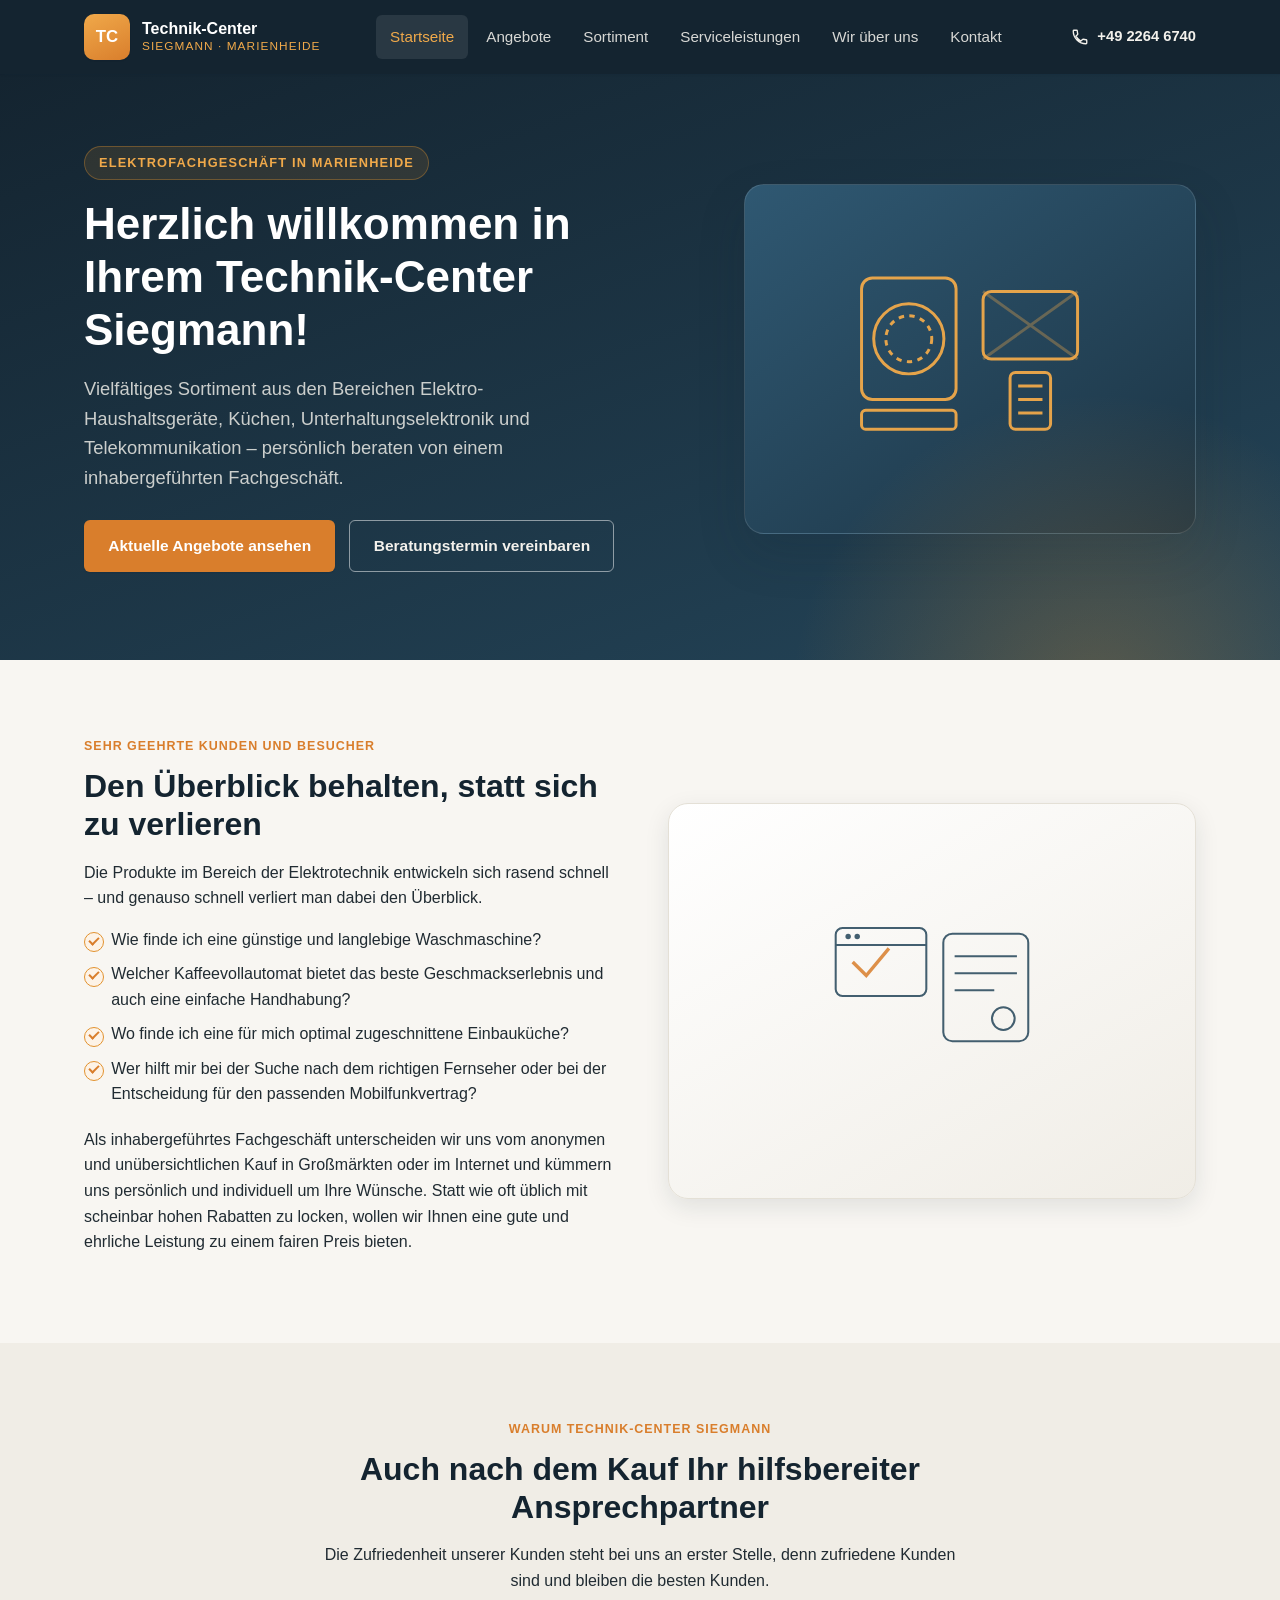
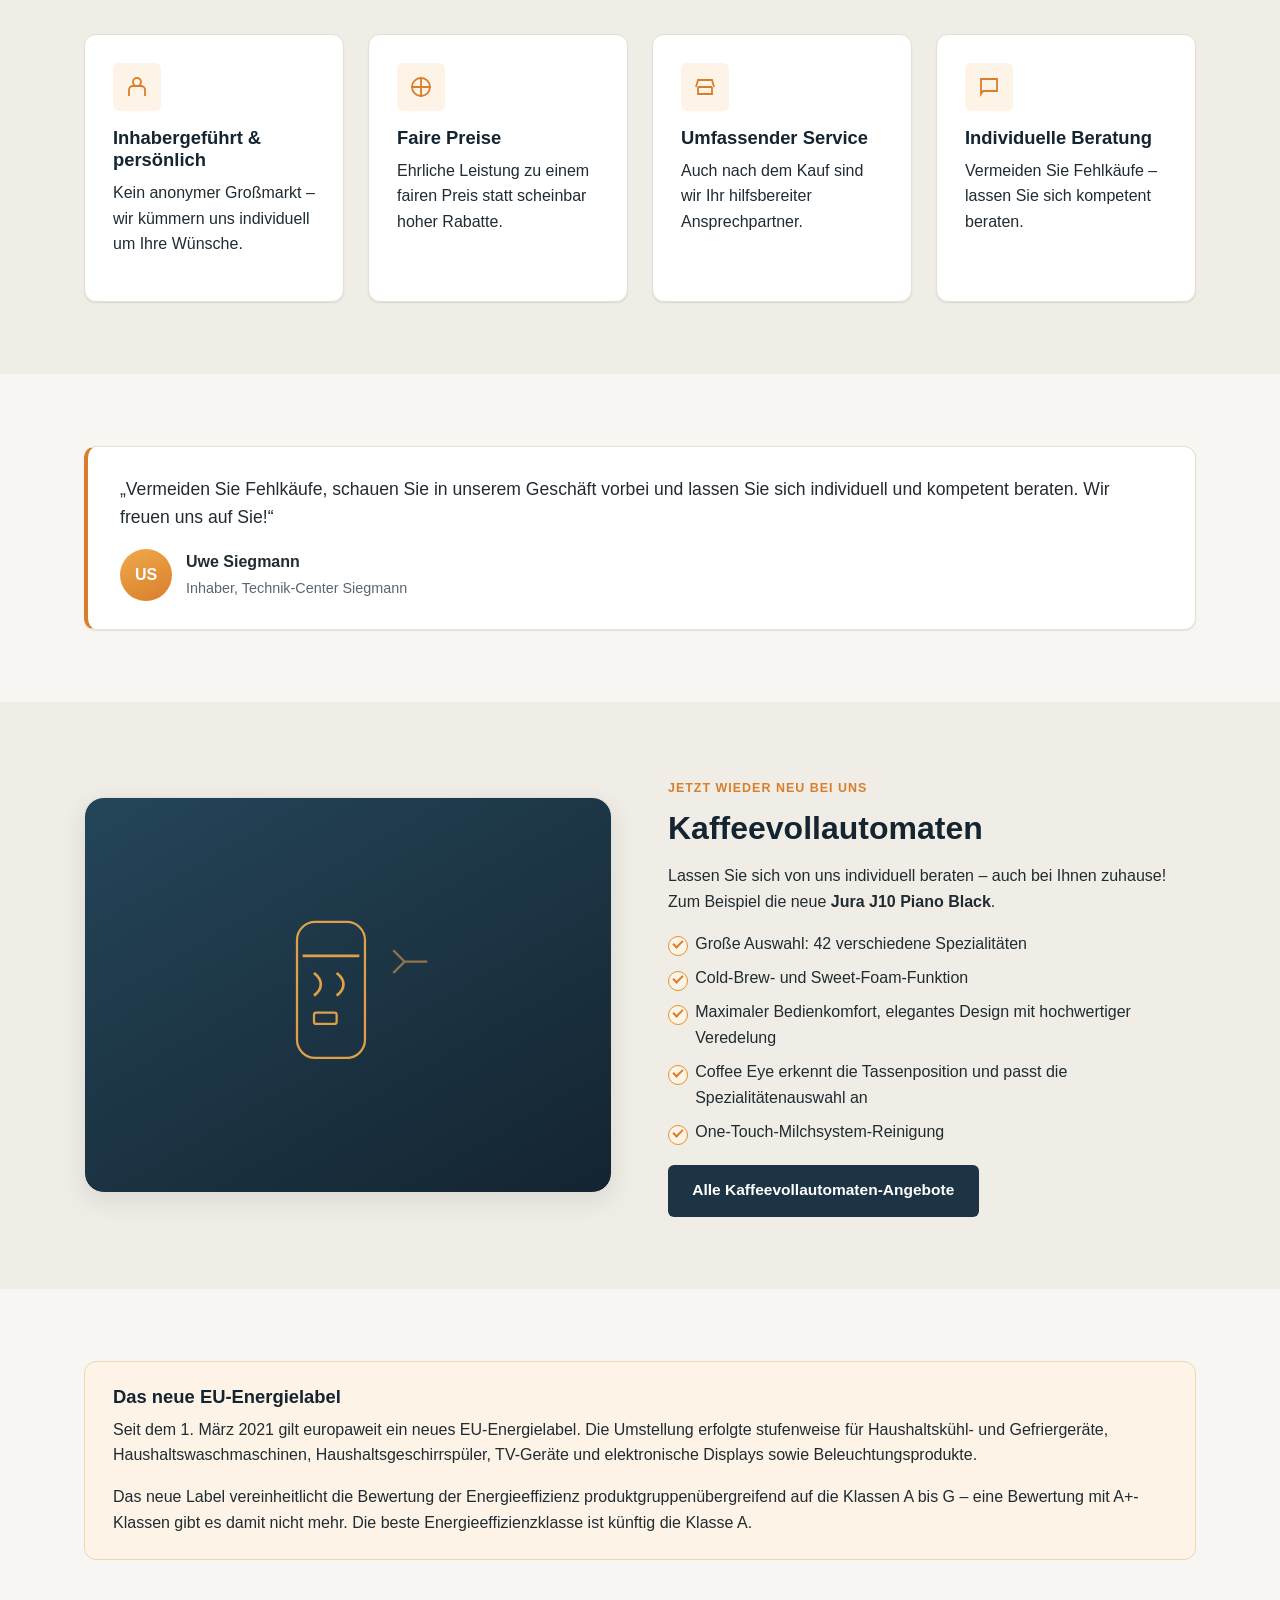
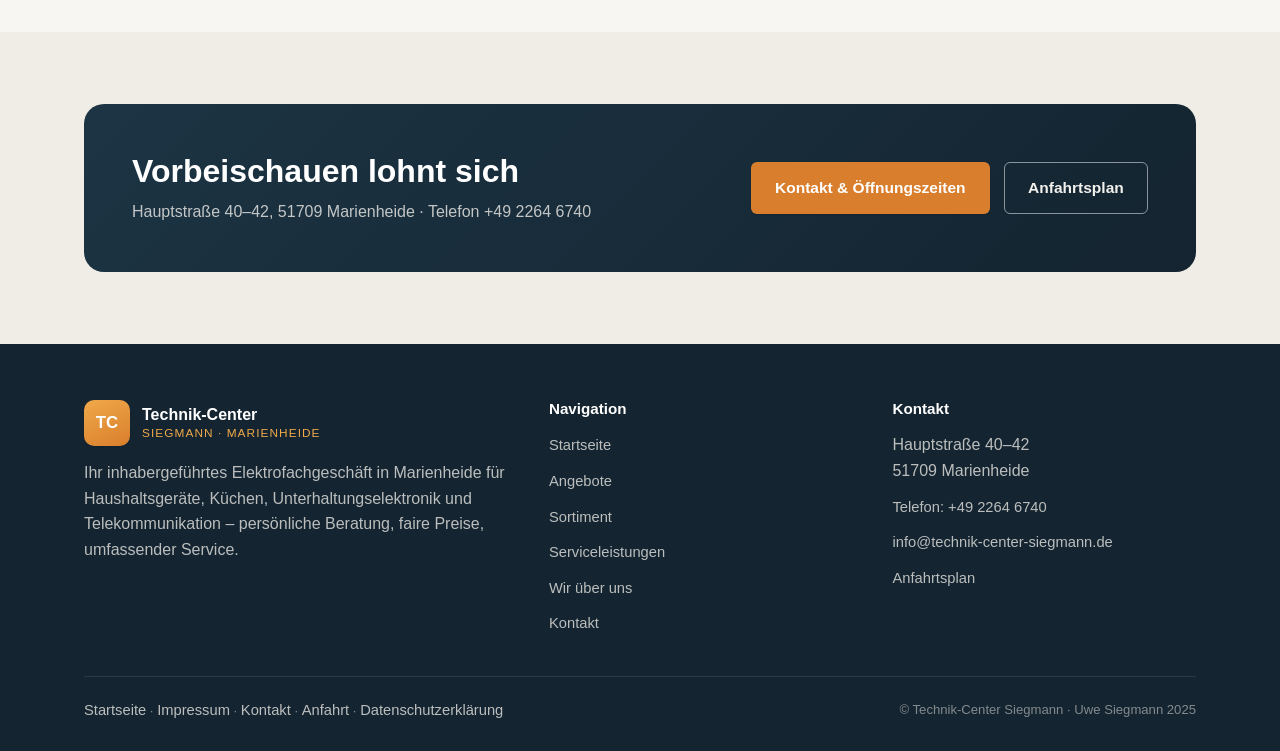
==== index.html @ e0ed4ad7 "Neubau der Website mit professionellerem Design und Farbschema Gleiche Struktur und Inhalte wie die " ====
<!DOCTYPE html>
<html lang="de">
<head>
<meta charset="UTF-8">
<meta name="viewport" content="width=device-width, initial-scale=1.0">
<title>Technik-Center Siegmann | Elektrofachgeschäft in Marienheide</title>
<meta name="description" content="Technik-Center Siegmann in Marienheide: Ihr inhabergeführtes Elektrofachgeschäft für Haushaltsgeräte, Küchen, Unterhaltungselektronik und Telekommunikation. Persönliche Beratung, faire Preise, umfassender Service.">
<link rel="stylesheet" href="assets/css/style.css">
</head>
<body>

<header class="site-header">
  <div class="header-bar">
    <a class="logo" href="index.html" aria-label="Technik-Center Siegmann – Startseite">
      <span class="logo-mark">TC</span>
      <span class="logo-text">Technik-Center<span class="sub">Siegmann · Marienheide</span></span>
    </a>
    <nav class="nav" id="mainNav">
      <a href="index.html" class="active">Startseite</a>
      <a href="angebote.html">Angebote</a>
      <a href="sortiment.html">Sortiment</a>
      <a href="serviceleistungen.html">Serviceleistungen</a>
      <a href="ueber-uns.html">Wir über uns</a>
      <a href="kontakt.html">Kontakt</a>
    </nav>
    <div class="header-cta">
      <a class="phone-pill" href="tel:+4922646740">
        <svg width="18" height="18" viewBox="0 0 24 24" fill="none" stroke="currentColor" stroke-width="1.8"><path d="M6.6 10.8c1.4 2.8 3.8 5.2 6.6 6.6l2.2-2.2c.3-.3.7-.4 1-.2 1.1.4 2.3.6 3.6.6.6 0 1 .4 1 1V20c0 .6-.4 1-1 1C10.6 21 3 13.4 3 4c0-.6.4-1 1-1h3.4c.6 0 1 .4 1 1 0 1.3.2 2.5.6 3.6.1.4 0 .8-.2 1L6.6 10.8Z"/></svg>
        +49 2264 6740
      </a>
      <button class="nav-toggle" aria-label="Menü öffnen" aria-expanded="false">
        <svg width="22" height="22" viewBox="0 0 24 24" fill="none" stroke="currentColor" stroke-width="2"><path d="M3 6h18M3 12h18M3 18h18"/></svg>
      </button>
    </div>
  </div>
</header>

<section class="hero">
  <div class="container">
    <div>
      <span class="hero-eyebrow">Elektrofachgeschäft in Marienheide</span>
      <h1>Herzlich willkommen in Ihrem Technik-Center Siegmann!</h1>
      <p class="lede">Vielfältiges Sortiment aus den Bereichen Elektro-Haushaltsgeräte, Küchen, Unterhaltungselektronik und Telekommunikation – persönlich beraten von einem inhabergeführten Fachgeschäft.</p>
      <div class="hero-actions">
        <a href="angebote.html" class="btn btn-primary">Aktuelle Angebote ansehen</a>
        <a href="kontakt.html" class="btn btn-outline">Beratungstermin vereinbaren</a>
      </div>
    </div>
    <div class="hero-art">
      <svg viewBox="0 0 200 160" fill="none" stroke="#f0a94a" stroke-width="2.2">
        <rect x="20" y="20" width="70" height="90" rx="8"/>
        <circle cx="55" cy="65" r="26"/>
        <circle cx="55" cy="65" r="17" stroke-dasharray="4 4"/>
        <rect x="20" y="118" width="70" height="14" rx="3"/>
        <rect x="110" y="30" width="70" height="50" rx="6"/>
        <path d="M110 30l70 50M180 30l-70 50" stroke-opacity=".35"/>
        <rect x="130" y="90" width="30" height="42" rx="4"/>
        <path d="M136 100h18M136 110h18M136 120h18"/>
      </svg>
    </div>
  </div>
</section>

<section>
  <div class="container split">
    <div>
      <span class="eyebrow">Sehr geehrte Kunden und Besucher</span>
      <h2 class="mt-0">Den Überblick behalten, statt sich zu verlieren</h2>
      <p>Die Produkte im Bereich der Elektrotechnik entwickeln sich rasend schnell – und genauso schnell verliert man dabei den Überblick.</p>
      <ul class="check">
        <li>Wie finde ich eine günstige und langlebige Waschmaschine?</li>
        <li>Welcher Kaffeevollautomat bietet das beste Geschmackserlebnis und auch eine einfache Handhabung?</li>
        <li>Wo finde ich eine für mich optimal zugeschnittene Einbauküche?</li>
        <li>Wer hilft mir bei der Suche nach dem richtigen Fernseher oder bei der Entscheidung für den passenden Mobilfunkvertrag?</li>
      </ul>
      <p>Als inhabergeführtes Fachgeschäft unterscheiden wir uns vom anonymen und unübersichtlichen Kauf in Großmärkten oder im Internet und kümmern uns persönlich und individuell um Ihre Wünsche. Statt wie oft üblich mit scheinbar hohen Rabatten zu locken, wollen wir Ihnen eine gute und ehrliche Leistung zu einem fairen Preis bieten.</p>
    </div>
    <div class="media-block light">
      <svg viewBox="0 0 200 160" fill="none" stroke="#244559" stroke-width="1.8">
        <rect x="15" y="15" width="80" height="60" rx="6"/>
        <path d="M15 30h80"/>
        <circle cx="26" cy="22.5" r="2.4" fill="#244559" stroke="none"/>
        <circle cx="34" cy="22.5" r="2.4" fill="#244559" stroke="none"/>
        <path d="M30 45l12 12 20-24" stroke="#d97e2c" stroke-width="3"/>
        <rect x="110" y="20" width="75" height="95" rx="8"/>
        <path d="M120 40h55M120 55h55M120 70h35"/>
        <circle cx="163" cy="95" r="10"/>
      </svg>
    </div>
  </div>
</section>

<section class="section-alt">
  <div class="container">
    <div class="section-head center">
      <span class="eyebrow">Warum Technik-Center Siegmann</span>
      <h2>Auch nach dem Kauf Ihr hilfsbereiter Ansprechpartner</h2>
      <p>Die Zufriedenheit unserer Kunden steht bei uns an erster Stelle, denn zufriedene Kunden sind und bleiben die besten Kunden.</p>
    </div>
    <div class="grid grid-4">
      <div class="card">
        <div class="icon"><svg viewBox="0 0 24 24" fill="none" stroke="currentColor" stroke-width="1.8"><path d="M4 21v-6a4 4 0 0 1 4-4h8a4 4 0 0 1 4 4v6"/><circle cx="12" cy="7" r="4"/></svg></div>
        <h3>Inhabergeführt &amp; persönlich</h3>
        <p>Kein anonymer Großmarkt – wir kümmern uns individuell um Ihre Wünsche.</p>
      </div>
      <div class="card">
        <div class="icon"><svg viewBox="0 0 24 24" fill="none" stroke="currentColor" stroke-width="1.8"><path d="M12 2v20M2 12h20"/><circle cx="12" cy="12" r="9"/></svg></div>
        <h3>Faire Preise</h3>
        <p>Ehrliche Leistung zu einem fairen Preis statt scheinbar hoher Rabatte.</p>
      </div>
      <div class="card">
        <div class="icon"><svg viewBox="0 0 24 24" fill="none" stroke="currentColor" stroke-width="1.8"><path d="M3 12l2-7h14l2 7M5 12v7h14v-7M5 12h14"/></svg></div>
        <h3>Umfassender Service</h3>
        <p>Auch nach dem Kauf sind wir Ihr hilfsbereiter Ansprechpartner.</p>
      </div>
      <div class="card">
        <div class="icon"><svg viewBox="0 0 24 24" fill="none" stroke="currentColor" stroke-width="1.8"><path d="M4 4h16v12H6l-2 3V4Z"/></svg></div>
        <h3>Individuelle Beratung</h3>
        <p>Vermeiden Sie Fehlkäufe – lassen Sie sich kompetent beraten.</p>
      </div>
    </div>
  </div>
</section>

<section>
  <div class="container">
    <div class="owner-note">
      <p style="font-size:1.1rem;">„Vermeiden Sie Fehlkäufe, schauen Sie in unserem Geschäft vorbei und lassen Sie sich individuell und kompetent beraten. Wir freuen uns auf Sie!“</p>
      <div class="signature">
        <div class="avatar">US</div>
        <div class="who">
          <strong>Uwe Siegmann</strong>
          <span>Inhaber, Technik-Center Siegmann</span>
        </div>
      </div>
    </div>
  </div>
</section>

<section class="section-alt">
  <div class="container split">
    <div class="media-block">
      <svg viewBox="0 0 200 160" fill="none" stroke="#f0a94a" stroke-width="2">
        <rect x="55" y="15" width="60" height="120" rx="16"/>
        <path d="M60 45h50M70 60c8 6 8 14 0 20M90 60c8 6 8 14 0 20" stroke-width="2.4"/>
        <rect x="70" y="95" width="20" height="10" rx="2"/>
        <path d="M140 40l10 10-10 10M150 50h20" stroke-opacity=".6"/>
      </svg>
    </div>
    <div>
      <span class="eyebrow">Jetzt wieder neu bei uns</span>
      <h2 class="mt-0">Kaffeevollautomaten</h2>
      <p>Lassen Sie sich von uns individuell beraten – auch bei Ihnen zuhause! Zum Beispiel die neue <strong>Jura J10 Piano Black</strong>.</p>
      <ul class="check">
        <li>Große Auswahl: 42 verschiedene Spezialitäten</li>
        <li>Cold-Brew- und Sweet-Foam-Funktion</li>
        <li>Maximaler Bedienkomfort, elegantes Design mit hochwertiger Veredelung</li>
        <li>Coffee Eye erkennt die Tassenposition und passt die Spezialitätenauswahl an</li>
        <li>One-Touch-Milchsystem-Reinigung</li>
      </ul>
      <a href="angebote.html" class="btn btn-navy">Alle Kaffeevollautomaten-Angebote</a>
    </div>
  </div>
</section>

<section>
  <div class="container">
    <div class="info-box">
      <h3>Das neue EU-Energielabel</h3>
      <p>Seit dem 1. März 2021 gilt europaweit ein neues EU-Energielabel. Die Umstellung erfolgte stufenweise für Haushaltskühl- und Gefriergeräte, Haushaltswaschmaschinen, Haushaltsgeschirrspüler, TV-Geräte und elektronische Displays sowie Beleuchtungsprodukte.</p>
      <p style="margin-bottom:0;">Das neue Label vereinheitlicht die Bewertung der Energieeffizienz produktgruppenübergreifend auf die Klassen A bis G – eine Bewertung mit A+-Klassen gibt es damit nicht mehr. Die beste Energieeffizienzklasse ist künftig die Klasse A.</p>
    </div>
  </div>
</section>

<section class="section-alt">
  <div class="container">
    <div class="cta-banner">
      <div>
        <h2>Vorbeischauen lohnt sich</h2>
        <p>Hauptstraße 40–42, 51709 Marienheide · Telefon +49 2264 6740</p>
      </div>
      <div class="hero-actions" style="margin-top:0;">
        <a href="kontakt.html" class="btn btn-primary">Kontakt &amp; Öffnungszeiten</a>
        <a href="anfahrt.html" class="btn btn-outline">Anfahrtsplan</a>
      </div>
    </div>
  </div>
</section>

<footer class="site-footer">
  <div class="container">
    <div class="footer-grid">
      <div>
        <div class="logo" style="margin-bottom:14px;">
          <span class="logo-mark">TC</span>
          <span class="logo-text">Technik-Center<span class="sub">Siegmann · Marienheide</span></span>
        </div>
        <p>Ihr inhabergeführtes Elektrofachgeschäft in Marienheide für Haushaltsgeräte, Küchen, Unterhaltungselektronik und Telekommunikation – persönliche Beratung, faire Preise, umfassender Service.</p>
      </div>
      <div>
        <h4>Navigation</h4>
        <ul>
          <li><a href="index.html">Startseite</a></li>
          <li><a href="angebote.html">Angebote</a></li>
          <li><a href="sortiment.html">Sortiment</a></li>
          <li><a href="serviceleistungen.html">Serviceleistungen</a></li>
          <li><a href="ueber-uns.html">Wir über uns</a></li>
          <li><a href="kontakt.html">Kontakt</a></li>
        </ul>
      </div>
      <div>
        <h4>Kontakt</h4>
        <ul>
          <li>Hauptstraße 40–42<br>51709 Marienheide</li>
          <li><a href="tel:+4922646740">Telefon: +49 2264 6740</a></li>
          <li><a href="mailto:info@technik-center-siegmann.de">info@technik-center-siegmann.de</a></li>
          <li><a href="anfahrt.html">Anfahrtsplan</a></li>
        </ul>
      </div>
    </div>
    <div class="footer-bottom">
      <div>
        <a href="index.html">Startseite</a> · <a href="impressum.html">Impressum</a> · <a href="kontakt.html">Kontakt</a> · <a href="anfahrt.html">Anfahrt</a> · <a href="datenschutz.html">Datenschutzerklärung</a>
      </div>
      <div>© Technik-Center Siegmann · Uwe Siegmann 2025</div>
    </div>
  </div>
</footer>
<script src="assets/js/main.js"></script>
</body>
</html>
---- assets/css/style.css ----
/* ==========================================================================
   Technik-Center Siegmann — Design System
   ========================================================================== */

:root {
  /* Brand */
  --navy-900: #142430;
  --navy-800: #1c3444;
  --navy-700: #244559;
  --navy-600: #2f5872;
  --amber-600: #d97e2c;
  --amber-500: #e2922f;
  --amber-400: #f0a94a;
  --amber-050: #fdf3e7;

  /* Neutrals */
  --bg: #f8f6f2;
  --bg-alt: #f0ede6;
  --surface: #ffffff;
  --border: #e4e0d6;
  --text: #202b32;
  --text-muted: #5b6670;
  --text-inverse: #f3f1ec;

  /* System */
  --radius-sm: 6px;
  --radius-md: 12px;
  --radius-lg: 20px;
  --shadow-sm: 0 1px 2px rgba(20, 36, 48, 0.06), 0 1px 1px rgba(20, 36, 48, 0.04);
  --shadow-md: 0 8px 24px rgba(20, 36, 48, 0.10);
  --shadow-lg: 0 20px 48px rgba(20, 36, 48, 0.16);
  --max-width: 1160px;
  --font: -apple-system, BlinkMacSystemFont, "Segoe UI", Roboto, "Helvetica Neue", Arial, sans-serif;
}

* { box-sizing: border-box; }
html { scroll-behavior: smooth; }

body {
  margin: 0;
  font-family: var(--font);
  background: var(--bg);
  color: var(--text);
  line-height: 1.6;
  -webkit-font-smoothing: antialiased;
}

img { max-width: 100%; display: block; }
a { color: inherit; text-decoration: none; }

.container {
  max-width: var(--max-width);
  margin: 0 auto;
  padding: 0 24px;
}

h1, h2, h3, h4 { line-height: 1.2; margin: 0 0 .5em; font-weight: 700; color: var(--navy-900); }
h1 { font-size: clamp(2rem, 4vw, 2.75rem); }
h2 { font-size: clamp(1.5rem, 3vw, 2rem); }
h3 { font-size: 1.15rem; }
p { margin: 0 0 1em; }
.lede { font-size: 1.15rem; color: var(--text-muted); }

ul.check { list-style: none; margin: 0 0 1.25em; padding: 0; display: grid; gap: .55em; }
ul.check li { position: relative; padding-left: 1.7em; }
ul.check li::before {
  content: "";
  position: absolute; left: 0; top: .35em;
  width: 18px; height: 18px;
  border-radius: 50%;
  background: var(--amber-050);
  border: 1.5px solid var(--amber-500);
}
ul.check li::after {
  content: "";
  position: absolute; left: 5px; top: .62em;
  width: 8px; height: 4px;
  border-left: 2px solid var(--amber-600);
  border-bottom: 2px solid var(--amber-600);
  transform: rotate(-45deg);
}

/* ---------- Buttons ---------- */
.btn {
  display: inline-flex; align-items: center; gap: .5em;
  padding: .8em 1.5em;
  border-radius: var(--radius-sm);
  font-weight: 600;
  font-size: .97rem;
  border: 1.5px solid transparent;
  cursor: pointer;
  transition: transform .15s ease, box-shadow .15s ease, background .15s ease, color .15s ease;
}
.btn-primary { background: var(--amber-600); color: #fff; box-shadow: var(--shadow-sm); }
.btn-primary:hover { background: var(--amber-500); transform: translateY(-1px); box-shadow: var(--shadow-md); }
.btn-outline { background: transparent; border-color: rgba(255,255,255,.5); color: inherit; }
.btn-outline:hover { background: rgba(255,255,255,.12); }
.btn-navy { background: var(--navy-800); color: #fff; }
.btn-navy:hover { background: var(--navy-700); transform: translateY(-1px); box-shadow: var(--shadow-md); }

/* ---------- Header ---------- */
.site-header {
  position: sticky; top: 0; z-index: 50;
  background: var(--navy-900);
  color: var(--text-inverse);
  box-shadow: var(--shadow-sm);
}
.header-bar {
  display: flex; align-items: center; justify-content: space-between;
  padding: 14px 24px;
  max-width: var(--max-width); margin: 0 auto;
  gap: 16px;
}
.logo { display: flex; align-items: center; gap: 12px; }
.logo-mark {
  width: 46px; height: 46px; border-radius: 10px;
  background: linear-gradient(155deg, var(--amber-400), var(--amber-600));
  color: #fff; font-weight: 800; font-size: 1.05rem;
  display: flex; align-items: center; justify-content: center;
  box-shadow: var(--shadow-sm);
  flex-shrink: 0;
}
.logo-text { font-weight: 700; color: #fff; line-height: 1.15; }
.logo-text .sub { display: block; font-weight: 500; font-size: .74rem; letter-spacing: .09em; text-transform: uppercase; color: var(--amber-400); margin-top: 2px; }

.nav { display: flex; align-items: center; gap: 4px; }
.nav a {
  padding: 10px 14px; border-radius: var(--radius-sm);
  font-size: .95rem; font-weight: 500; color: var(--text-inverse);
  opacity: .88; transition: opacity .15s, background .15s;
  white-space: nowrap;
}
.nav a:hover, .nav a.active { opacity: 1; background: rgba(255,255,255,.09); }
.nav a.active { color: var(--amber-400); }

.header-cta { display: flex; align-items: center; gap: 10px; }
.phone-pill {
  display: none;
  align-items: center; gap: 8px;
  font-weight: 600; font-size: .92rem;
  color: var(--text-inverse);
}
.nav-toggle {
  display: none;
  background: transparent; border: none; color: #fff;
  width: 40px; height: 40px; border-radius: var(--radius-sm);
  cursor: pointer; align-items: center; justify-content: center;
}
.nav-toggle:hover { background: rgba(255,255,255,.1); }

@media (min-width: 860px) { .phone-pill { display: inline-flex; } }

@media (max-width: 940px) {
  .nav {
    position: absolute; top: 100%; left: 0; right: 0;
    background: var(--navy-900);
    flex-direction: column; align-items: stretch;
    padding: 8px 16px 18px;
    display: none;
    border-top: 1px solid rgba(255,255,255,.08);
  }
  .nav.open { display: flex; }
  .nav a { padding: 12px 10px; }
  .nav-toggle { display: inline-flex; }
}

/* ---------- Hero ---------- */
.hero {
  background: linear-gradient(160deg, var(--navy-900) 0%, var(--navy-700) 100%);
  color: var(--text-inverse);
  padding: 72px 0 88px;
  position: relative;
  overflow: hidden;
}
.hero::after {
  content: "";
  position: absolute; inset: auto -10% -60% auto;
  width: 620px; height: 620px; border-radius: 50%;
  background: radial-gradient(circle, rgba(226,146,47,.28), transparent 70%);
}
.hero .container { position: relative; display: grid; grid-template-columns: 1.15fr .85fr; gap: 48px; align-items: center; }
.hero-eyebrow {
  display: inline-block; font-size: .8rem; font-weight: 700; letter-spacing: .09em;
  text-transform: uppercase; color: var(--amber-400);
  background: rgba(226,146,47,.12); border: 1px solid rgba(226,146,47,.35);
  padding: 6px 14px; border-radius: 999px; margin-bottom: 18px;
}
.hero h1 { color: #fff; margin-bottom: .4em; }
.hero p.lede { color: rgba(243,241,236,.82); max-width: 46ch; }
.hero-actions { display: flex; gap: 14px; flex-wrap: wrap; margin-top: 28px; }
.hero-art {
  aspect-ratio: 4/3.1;
  border-radius: var(--radius-lg);
  background: linear-gradient(145deg, var(--navy-600), var(--navy-800));
  border: 1px solid rgba(255,255,255,.12);
  box-shadow: var(--shadow-lg);
  display: flex; align-items: center; justify-content: center;
  position: relative;
}
.hero-art svg { width: 62%; height: 62%; opacity: .95; }

@media (max-width: 860px) {
  .hero .container { grid-template-columns: 1fr; }
  .hero-art { max-width: 340px; margin: 0 auto; }
}

/* ---------- Sections ---------- */
section { padding: 72px 0; }
.section-alt { background: var(--bg-alt); }
.section-head { max-width: 640px; margin: 0 0 40px; }
.section-head.center { margin-inline: auto; text-align: center; }
.eyebrow {
  display: inline-block; font-size: .78rem; font-weight: 700; letter-spacing: .08em;
  text-transform: uppercase; color: var(--amber-600); margin-bottom: 10px;
}

.grid { display: grid; gap: 24px; }
.grid-2 { grid-template-columns: repeat(2, 1fr); }
.grid-3 { grid-template-columns: repeat(3, 1fr); }
.grid-4 { grid-template-columns: repeat(4, 1fr); }
@media (max-width: 900px) { .grid-3, .grid-4 { grid-template-columns: repeat(2, 1fr); } }
@media (max-width: 600px) { .grid-2, .grid-3, .grid-4 { grid-template-columns: 1fr; } }

.card {
  background: var(--surface);
  border: 1px solid var(--border);
  border-radius: var(--radius-md);
  padding: 28px;
  box-shadow: var(--shadow-sm);
  transition: transform .18s ease, box-shadow .18s ease;
}
.card:hover { transform: translateY(-3px); box-shadow: var(--shadow-md); }
.card .icon {
  width: 48px; height: 48px; border-radius: var(--radius-sm);
  background: var(--amber-050); color: var(--amber-600);
  display: flex; align-items: center; justify-content: center; margin-bottom: 16px;
}
.card .icon svg { width: 24px; height: 24px; }

.split { display: grid; grid-template-columns: 1fr 1fr; gap: 56px; align-items: center; }
@media (max-width: 860px) { .split { grid-template-columns: 1fr; gap: 32px; } }

.media-block {
  border-radius: var(--radius-lg);
  background: linear-gradient(150deg, var(--navy-700), var(--navy-900));
  aspect-ratio: 4/3;
  display: flex; align-items: center; justify-content: center;
  box-shadow: var(--shadow-md);
  border: 1px solid var(--border);
}
.media-block svg { width: 46%; height: 46%; opacity: .92; }
.media-block.light { background: linear-gradient(150deg, #fff, var(--bg-alt)); border: 1px solid var(--border); }
.media-block.light svg { opacity: .85; }

/* ---------- Quote / signature ---------- */
.owner-note {
  background: var(--surface);
  border: 1px solid var(--border);
  border-left: 4px solid var(--amber-600);
  border-radius: var(--radius-md);
  padding: 28px 32px;
  box-shadow: var(--shadow-sm);
}
.owner-note .signature { margin-top: 18px; display: flex; align-items: center; gap: 14px; }
.owner-note .avatar {
  width: 52px; height: 52px; border-radius: 50%;
  background: linear-gradient(155deg, var(--amber-400), var(--amber-600));
  color: #fff; display: flex; align-items: center; justify-content: center; font-weight: 700;
}
.owner-note .who strong { display: block; }
.owner-note .who span { color: var(--text-muted); font-size: .9rem; }

/* ---------- Product / offer cards ---------- */
.offer-card {
  background: var(--surface);
  border: 1px solid var(--border);
  border-radius: var(--radius-md);
  overflow: hidden;
  box-shadow: var(--shadow-sm);
  display: flex; flex-direction: column;
}
.offer-media {
  aspect-ratio: 4/3;
  background: linear-gradient(150deg, var(--bg-alt), #fff);
  display: flex; align-items: center; justify-content: center;
  border-bottom: 1px solid var(--border);
}
.offer-media svg { width: 42%; height: 42%; color: var(--navy-700); opacity: .85; }
.offer-body { padding: 22px 24px 26px; display: flex; flex-direction: column; gap: 10px; flex: 1; }
.offer-badge {
  align-self: flex-start;
  font-size: .72rem; font-weight: 700; letter-spacing: .05em; text-transform: uppercase;
  background: var(--amber-050); color: var(--amber-600);
  padding: 4px 10px; border-radius: 999px;
}
.offer-body h3 { margin-bottom: 0; }
.offer-body .brand { color: var(--text-muted); font-size: .88rem; }
.offer-price { font-size: 1.6rem; font-weight: 800; color: var(--navy-900); margin-top: 6px; }
.offer-price small { font-size: .8rem; font-weight: 500; color: var(--text-muted); }
.offer-fineprint { font-size: .78rem; color: var(--text-muted); margin-top: auto; padding-top: 10px; }

/* ---------- Info box ---------- */
.info-box {
  background: var(--amber-050);
  border: 1px solid #f0d6ae;
  border-radius: var(--radius-md);
  padding: 24px 28px;
}
.info-box h3 { color: var(--navy-900); }

/* ---------- CTA banner ---------- */
.cta-banner {
  background: linear-gradient(135deg, var(--navy-800), var(--navy-900));
  color: var(--text-inverse);
  border-radius: var(--radius-lg);
  padding: 48px;
  display: flex; align-items: center; justify-content: space-between; gap: 24px; flex-wrap: wrap;
}
.cta-banner h2 { color: #fff; margin-bottom: .25em; }
.cta-banner p { color: rgba(243,241,236,.78); margin: 0; }

/* ---------- Contact ---------- */
.contact-grid { display: grid; grid-template-columns: 1fr 1fr; gap: 40px; }
@media (max-width: 860px) { .contact-grid { grid-template-columns: 1fr; } }

.detail-list { list-style: none; margin: 0; padding: 0; display: grid; gap: 18px; }
.detail-list li { display: flex; gap: 14px; align-items: flex-start; }
.detail-list .icon {
  width: 40px; height: 40px; border-radius: var(--radius-sm);
  background: var(--amber-050); color: var(--amber-600);
  display: flex; align-items: center; justify-content: center; flex-shrink: 0;
}
.detail-list .icon svg { width: 20px; height: 20px; }
.detail-list strong { display: block; font-size: .82rem; text-transform: uppercase; letter-spacing: .05em; color: var(--text-muted); margin-bottom: 2px; }

table.hours { width: 100%; border-collapse: collapse; }
table.hours td { padding: 10px 0; border-bottom: 1px solid var(--border); }
table.hours td:first-child { font-weight: 600; color: var(--navy-900); width: 40%; }
table.hours tr:last-child td { border-bottom: none; }
table.hours td.closed { color: var(--text-muted); font-style: italic; }
tr.today td { color: var(--amber-600); font-weight: 700; }

form.contact-form { display: grid; gap: 16px; }
form.contact-form label { display: block; font-weight: 600; font-size: .88rem; margin-bottom: 6px; }
form.contact-form input, form.contact-form textarea, form.contact-form select {
  width: 100%; padding: 12px 14px; border-radius: var(--radius-sm);
  border: 1.5px solid var(--border); font: inherit; background: #fff; color: var(--text);
}
form.contact-form input:focus, form.contact-form textarea:focus, form.contact-form select:focus {
  outline: none; border-color: var(--amber-500); box-shadow: 0 0 0 3px var(--amber-050);
}
.form-row { display: grid; grid-template-columns: 1fr 1fr; gap: 16px; }
@media (max-width: 560px) { .form-row { grid-template-columns: 1fr; } }

.map-frame {
  border-radius: var(--radius-md); overflow: hidden; border: 1px solid var(--border);
  box-shadow: var(--shadow-sm); aspect-ratio: 16/10;
}
.map-frame iframe { width: 100%; height: 100%; border: 0; }

/* ---------- Breadcrumb / page header ---------- */
.page-head {
  background: linear-gradient(160deg, var(--navy-900), var(--navy-700));
  color: var(--text-inverse);
  padding: 52px 0 60px;
}
.page-head .eyebrow { color: var(--amber-400); }
.page-head h1 { color: #fff; margin: 0; }
.page-head p { color: rgba(243,241,236,.78); max-width: 60ch; margin: 10px 0 0; }

/* ---------- Footer ---------- */
.site-footer { background: var(--navy-900); color: rgba(243,241,236,.75); padding: 56px 0 28px; }
.footer-grid { display: grid; grid-template-columns: 1.4fr 1fr 1fr; gap: 40px; margin-bottom: 40px; }
@media (max-width: 760px) { .footer-grid { grid-template-columns: 1fr; gap: 32px; } }
.site-footer h4 { color: #fff; font-size: .95rem; margin-bottom: 14px; }
.site-footer ul { list-style: none; margin: 0; padding: 0; display: grid; gap: 10px; }
.site-footer a { color: rgba(243,241,236,.75); font-size: .92rem; }
.site-footer a:hover { color: var(--amber-400); }
.footer-bottom {
  border-top: 1px solid rgba(255,255,255,.1);
  padding-top: 22px; display: flex; justify-content: space-between; flex-wrap: wrap; gap: 10px;
  font-size: .82rem; color: rgba(243,241,236,.5);
}

/* ---------- Misc ---------- */
.badge-row { display: flex; gap: 10px; flex-wrap: wrap; }
.pill {
  font-size: .82rem; font-weight: 600; color: var(--navy-800);
  background: #fff; border: 1px solid var(--border);
  padding: 7px 14px; border-radius: 999px;
}
.disclaimer { font-size: .82rem; color: var(--text-muted); font-style: italic; }
.center-text { text-align: center; }
.mt-0 { margin-top: 0; }
.two-col-text { columns: 2; column-gap: 40px; }
@media (max-width: 700px) { .two-col-text { columns: 1; } }
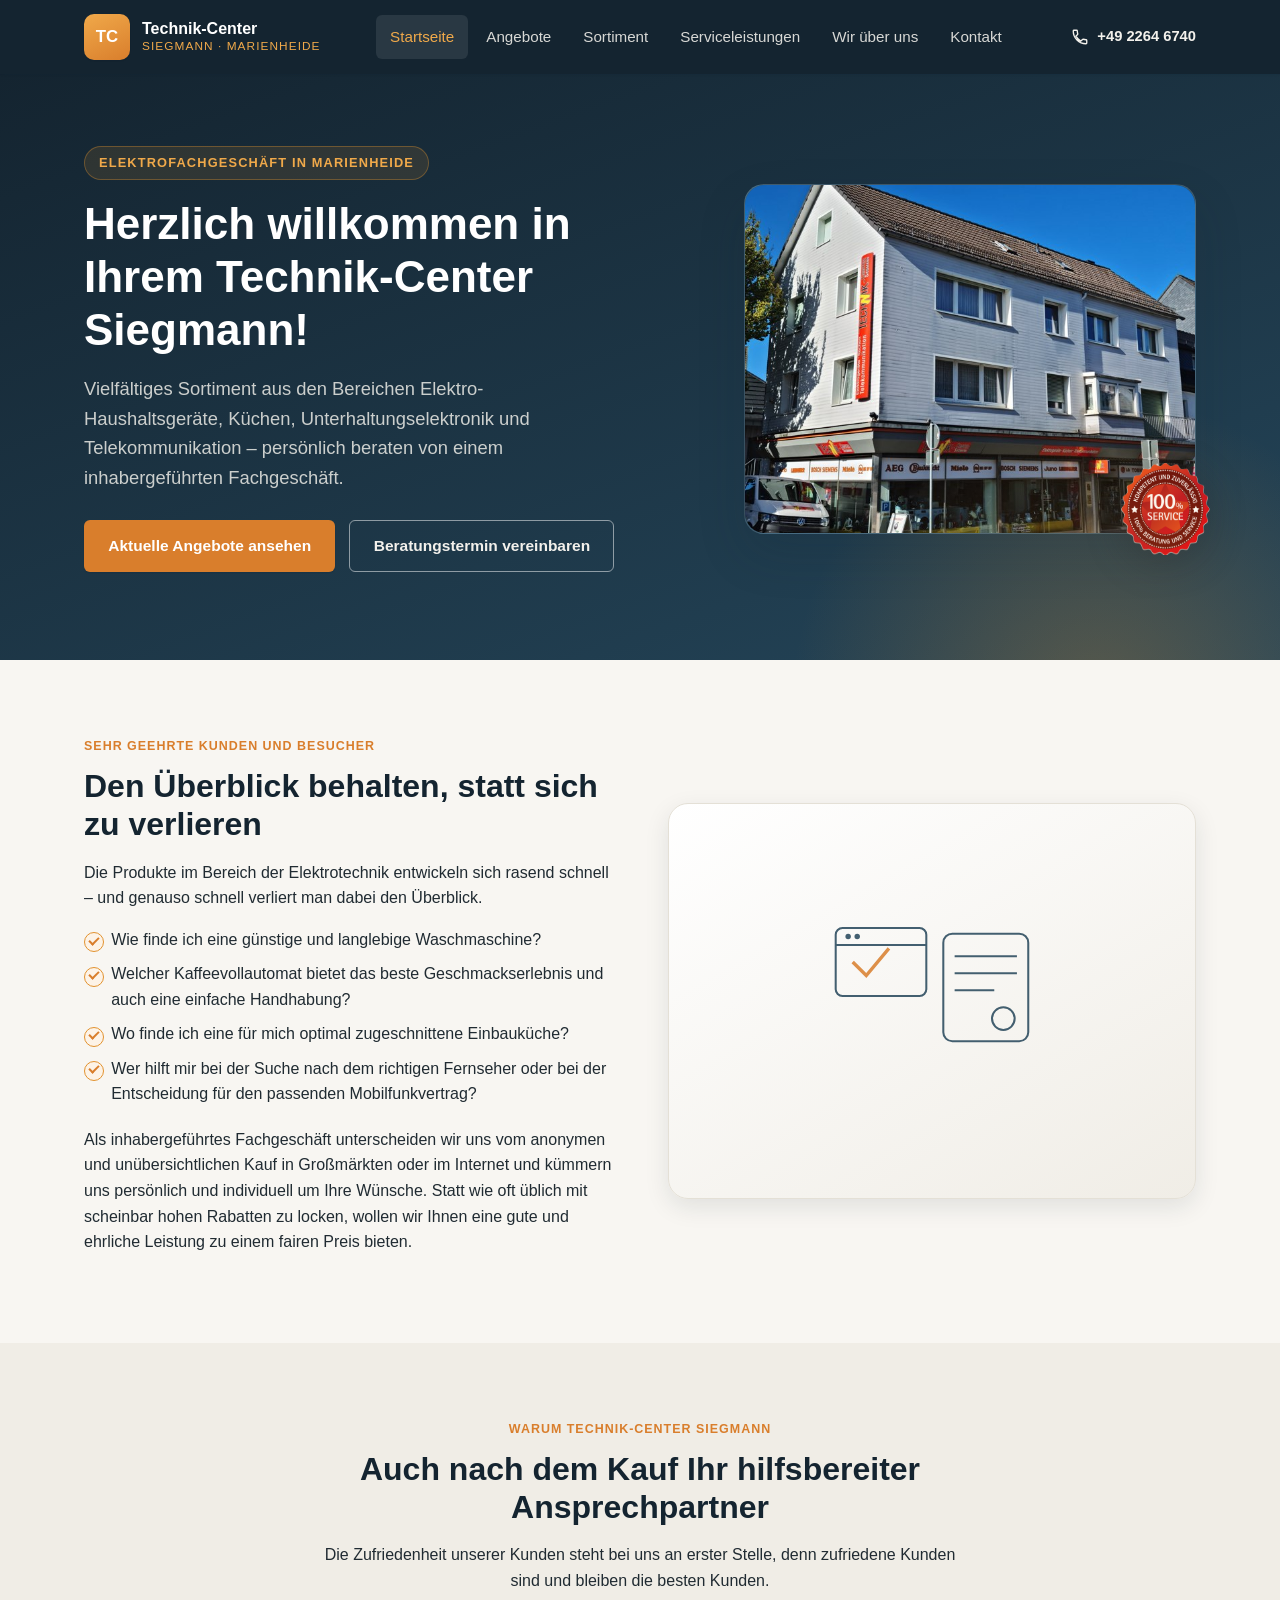
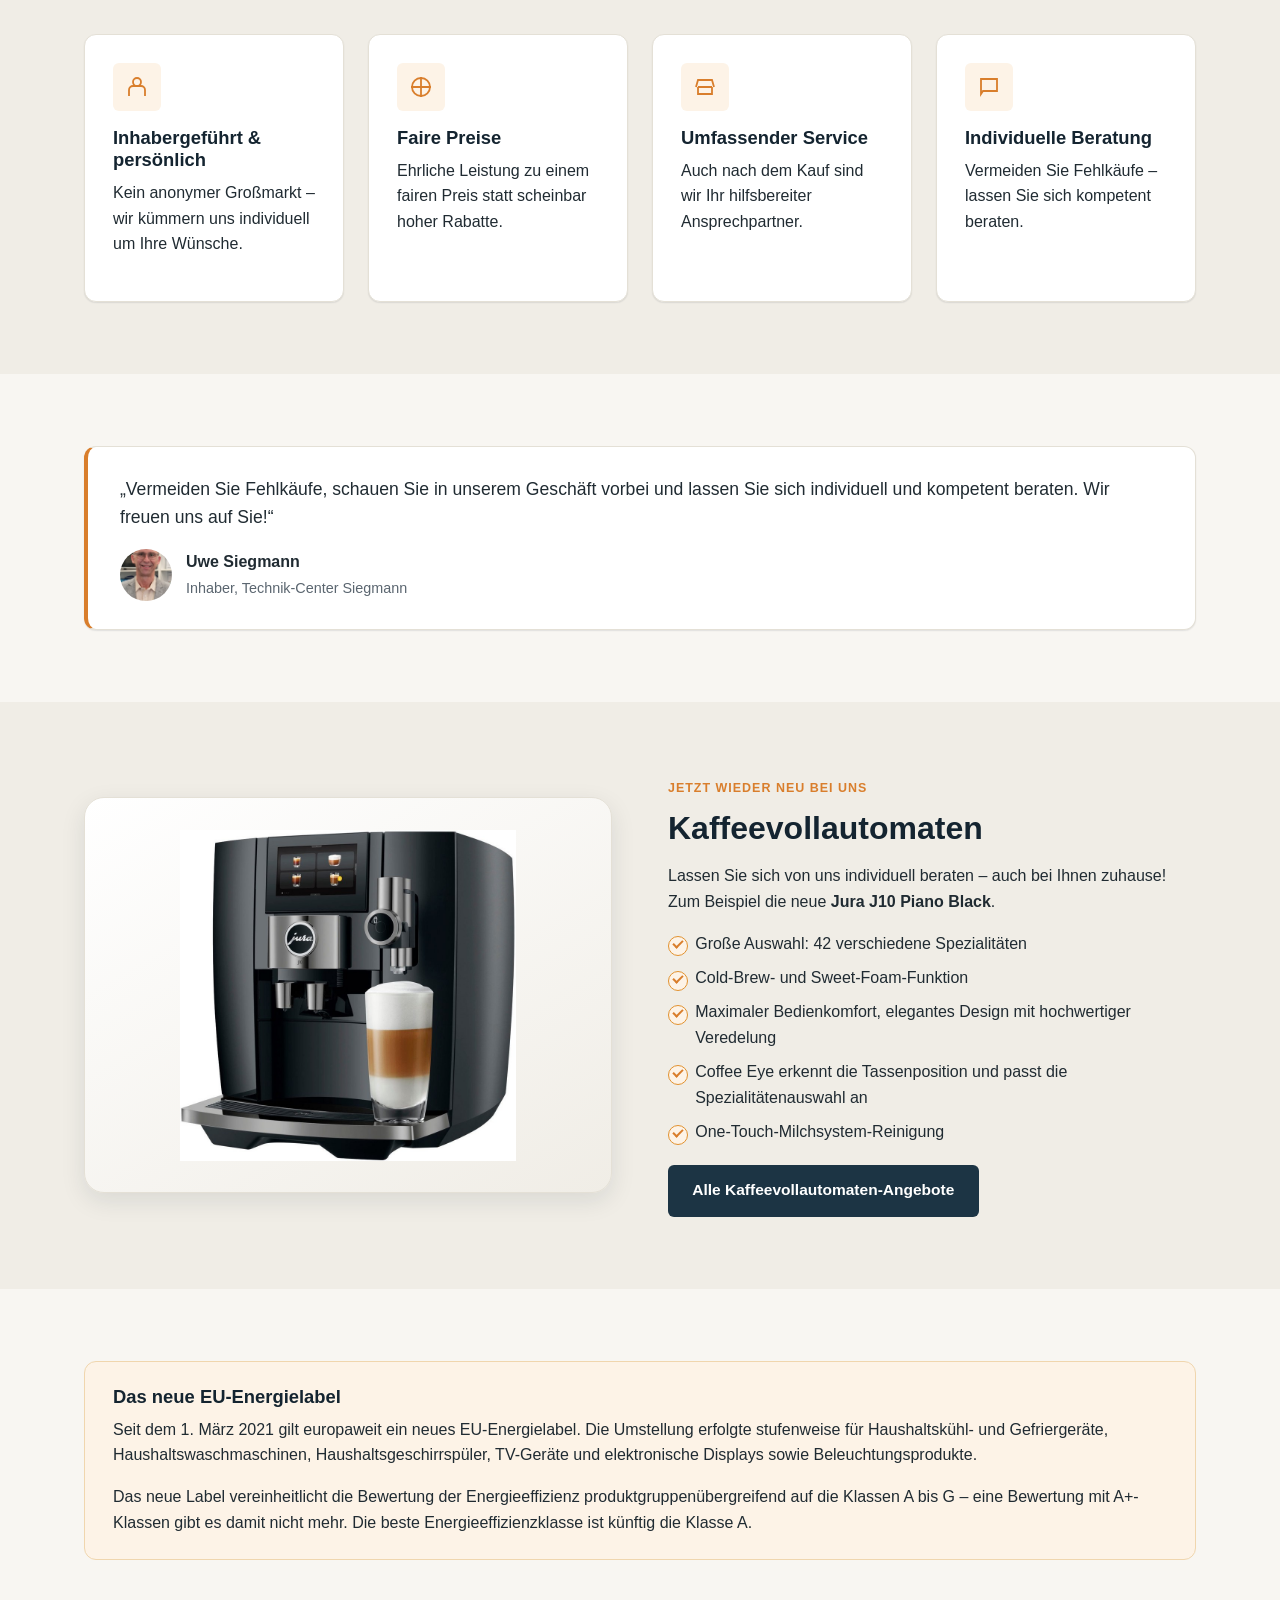
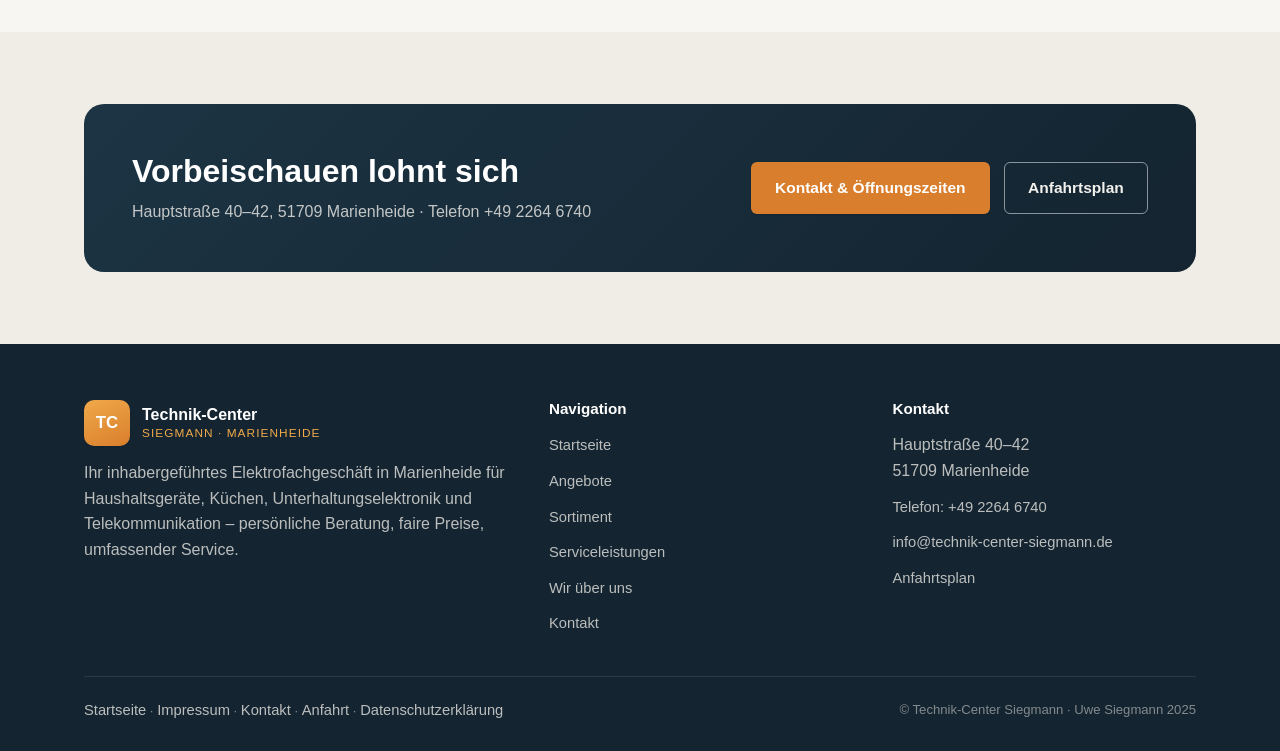
==== commit 6531d5db: "Echte Fotos einbinden: Ladenfoto, Inhaber, Produkte, Markenlogos Ersetzt die Platzhalter-Icons durch" ====
--- a/index.html
+++ b/index.html
@@ -47,16 +47,8 @@
       </div>
     </div>
     <div class="hero-art">
-      <svg viewBox="0 0 200 160" fill="none" stroke="#f0a94a" stroke-width="2.2">
-        <rect x="20" y="20" width="70" height="90" rx="8"/>
-        <circle cx="55" cy="65" r="26"/>
-        <circle cx="55" cy="65" r="17" stroke-dasharray="4 4"/>
-        <rect x="20" y="118" width="70" height="14" rx="3"/>
-        <rect x="110" y="30" width="70" height="50" rx="6"/>
-        <path d="M110 30l70 50M180 30l-70 50" stroke-opacity=".35"/>
-        <rect x="130" y="90" width="30" height="42" rx="4"/>
-        <path d="M136 100h18M136 110h18M136 120h18"/>
-      </svg>
+      <img class="photo-fill" src="assets/img/laden-aussenansicht.jpg" alt="Technik-Center Siegmann, Hauptstraße 40–42 in Marienheide">
+      <img class="hero-badge" src="assets/img/service-siegel-100prozent.png" alt="100% kompetente Beratung und Service">
     </div>
   </div>
 </section>
@@ -127,7 +119,7 @@
     <div class="owner-note">
       <p style="font-size:1.1rem;">„Vermeiden Sie Fehlkäufe, schauen Sie in unserem Geschäft vorbei und lassen Sie sich individuell und kompetent beraten. Wir freuen uns auf Sie!“</p>
       <div class="signature">
-        <div class="avatar">US</div>
+        <div class="avatar"><img src="assets/img/uwe-siegmann.jpg" alt="Uwe Siegmann, Inhaber Technik-Center Siegmann"></div>
         <div class="who">
           <strong>Uwe Siegmann</strong>
           <span>Inhaber, Technik-Center Siegmann</span>
@@ -139,13 +131,8 @@
 
 <section class="section-alt">
   <div class="container split">
-    <div class="media-block">
-      <svg viewBox="0 0 200 160" fill="none" stroke="#f0a94a" stroke-width="2">
-        <rect x="55" y="15" width="60" height="120" rx="16"/>
-        <path d="M60 45h50M70 60c8 6 8 14 0 20M90 60c8 6 8 14 0 20" stroke-width="2.4"/>
-        <rect x="70" y="95" width="20" height="10" rx="2"/>
-        <path d="M140 40l10 10-10 10M150 50h20" stroke-opacity=".6"/>
-      </svg>
+    <div class="media-block light">
+      <img class="photo-contain" src="assets/img/kaffeevollautomat-jura-j10.jpg" alt="Jura J10 Piano Black Kaffeevollautomat">
     </div>
     <div>
       <span class="eyebrow">Jetzt wieder neu bei uns</span>
--- a/assets/css/style.css
+++ b/assets/css/style.css
@@ -196,8 +196,31 @@
   box-shadow: var(--shadow-lg);
   display: flex; align-items: center; justify-content: center;
   position: relative;
+  overflow: visible;
 }
 .hero-art svg { width: 62%; height: 62%; opacity: .95; }
+.hero-art .photo-fill { border-radius: var(--radius-lg); }
+
+.hero-badge {
+  position: absolute;
+  right: -16px; bottom: -22px;
+  width: 92px; height: 92px;
+  filter: drop-shadow(0 8px 18px rgba(20,36,48,.45));
+}
+@media (max-width: 860px) { .hero-badge { width: 74px; height: 74px; right: 8px; bottom: -16px; } }
+
+/* ---------- Photo fit utilities ---------- */
+.photo-fill { width: 100%; height: 100%; object-fit: cover; display: block; border-radius: inherit; }
+.photo-contain { max-width: 84%; max-height: 84%; width: auto; height: auto; object-fit: contain; display: block; }
+
+.logo-showcase {
+  background: var(--surface);
+  border: 1px solid var(--border);
+  border-radius: var(--radius-md);
+  padding: 20px;
+  box-shadow: var(--shadow-sm);
+}
+.logo-showcase img { width: 100%; height: auto; display: block; border-radius: var(--radius-sm); }
 
 @media (max-width: 860px) {
   .hero .container { grid-template-columns: 1fr; }
@@ -251,6 +274,7 @@
 .media-block svg { width: 46%; height: 46%; opacity: .92; }
 .media-block.light { background: linear-gradient(150deg, #fff, var(--bg-alt)); border: 1px solid var(--border); }
 .media-block.light svg { opacity: .85; }
+.media-block .photo-fill { border-radius: inherit; }
 
 /* ---------- Quote / signature ---------- */
 .owner-note {
@@ -266,7 +290,9 @@
   width: 52px; height: 52px; border-radius: 50%;
   background: linear-gradient(155deg, var(--amber-400), var(--amber-600));
   color: #fff; display: flex; align-items: center; justify-content: center; font-weight: 700;
-}
+  overflow: hidden; flex-shrink: 0;
+}
+.owner-note .avatar img { width: 100%; height: 100%; object-fit: cover; display: block; }
 .owner-note .who strong { display: block; }
 .owner-note .who span { color: var(--text-muted); font-size: .9rem; }
 
